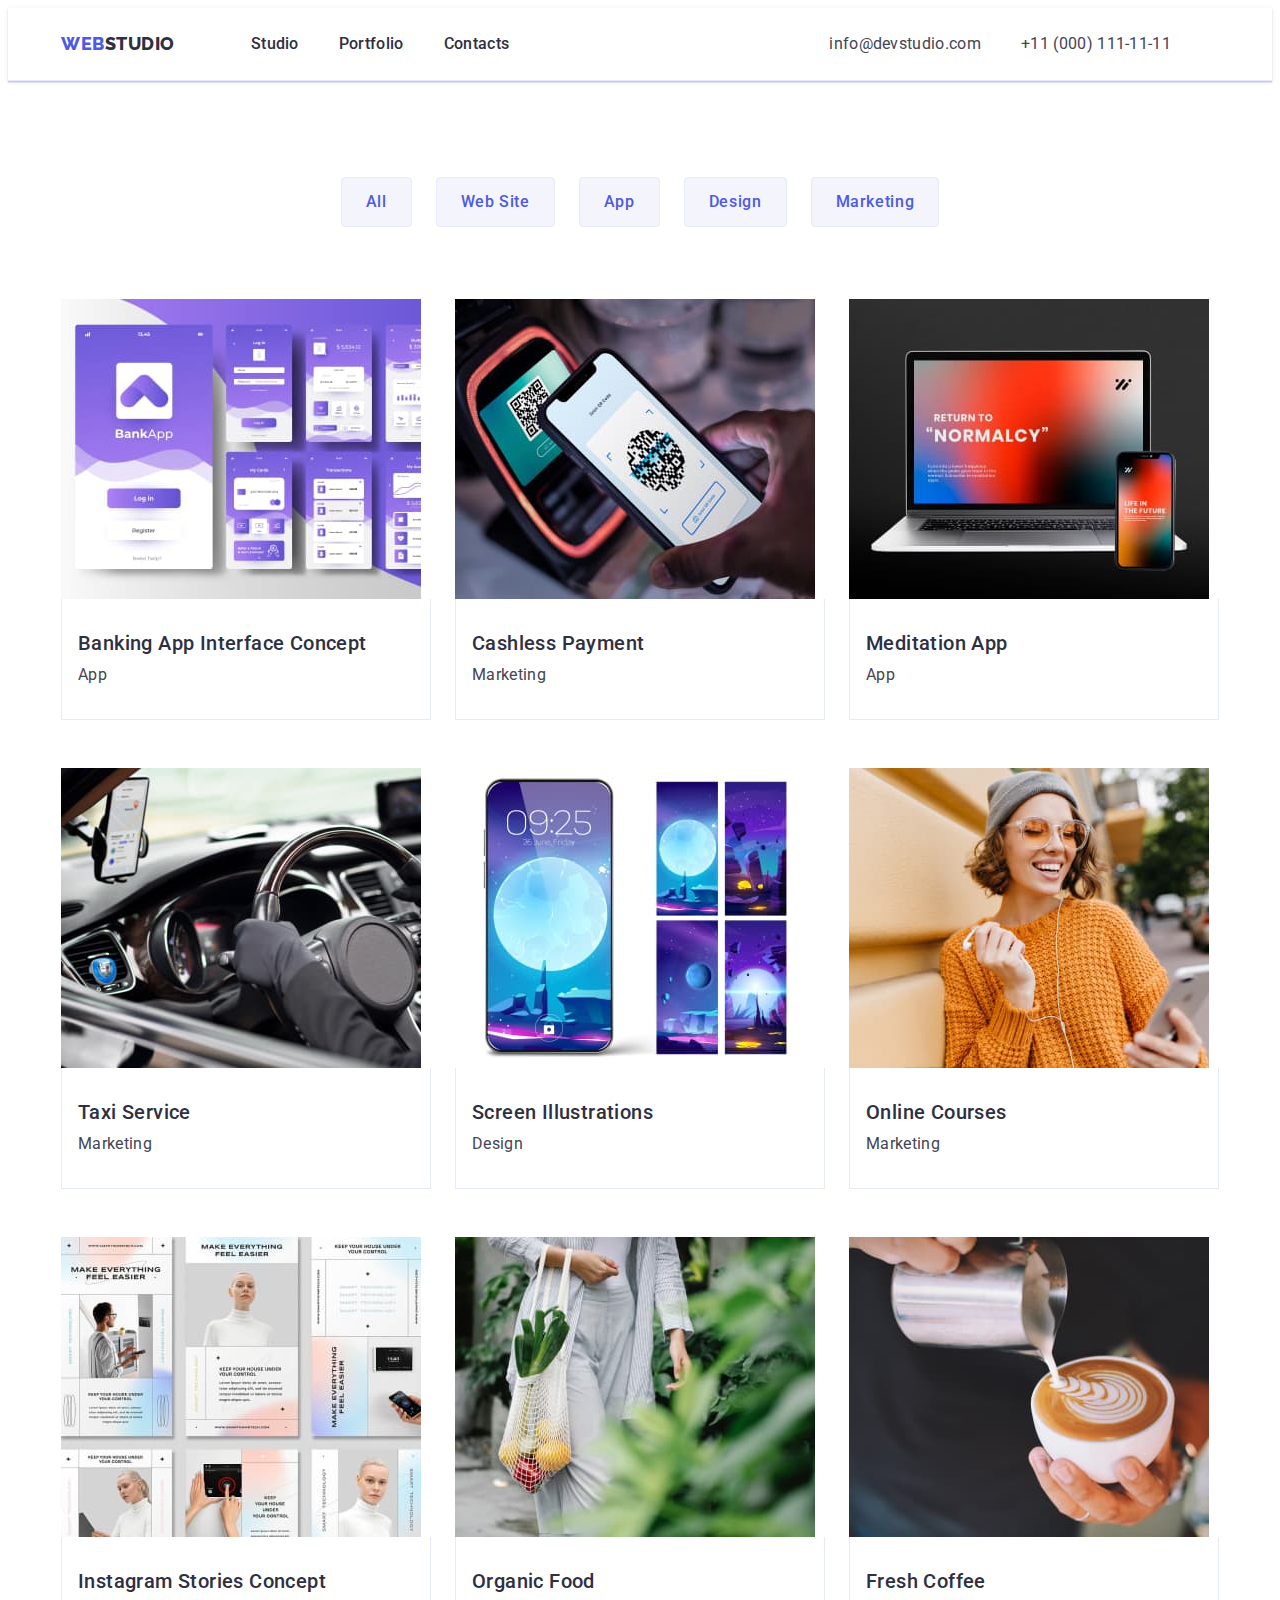
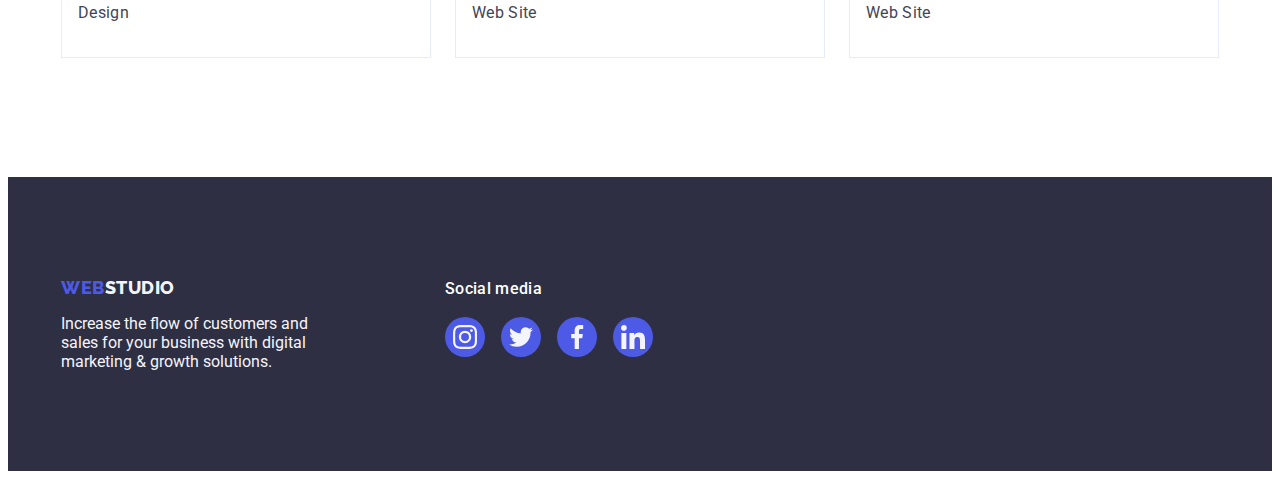
==== portfolio.html @ 875d088f "Initial commit" ====
<!DOCTYPE html>
<html lang="en">
  <head>
    <meta charset="UTF-8" />
    <meta http-equiv="X-UA-Compatible" content="IE=edge" />
    <meta name="viewport" content="width=device-width, initial-scale=1.0" />
    <title>Portfolio</title>
    <!-- modern normalize -->
    <link
      rel="stylesheet"
      href="https://cdnjs.cloudflare.com/ajax/libs/modern-normalize/1.1.0/modern-normalize.min.css"
      integrity="sha512-wpPYUAdjBVSE4KJnH1VR1HeZfpl1ub8YT/NKx4PuQ5NmX2tKuGu6U/JRp5y+Y8XG2tV+wKQpNHVUX03MfMFn9Q=="
      crossorigin="anonymous"
      referrerpolicy="no-referrer"
    />

    <link rel="stylesheet" href="./css/styles.css" />

    <!-- Fonts -->
    <link rel="preconnect" href="https://fonts.googleapis.com" />
    <link rel="preconnect" href="https://fonts.gstatic.com" crossorigin />
    <link
      href="https://fonts.googleapis.com/css2?family=Montserrat:wght@400;700&family=Roboto:wght@400;500;700;900&display=swap"
      rel="stylesheet"
    />
    <link rel="preconnect" href="https://fonts.googleapis.com" />
    <link rel="preconnect" href="https://fonts.gstatic.com" crossorigin />
    <link
      href="https://fonts.googleapis.com/css2?family=Montserrat:wght@400;700&family=Raleway:wght@800&display=swap"
      rel="stylesheet"
    />
  </head>
  <body>
    <!-- page header -->

    <header class="header">
      <div class="header-container container">
        <nav class="nav">
          <!-- page logo -->

          <a class="header-logo link" href="./index.html"
            >Web<span class="header-logo-span">Studio</span></a
          >

          <!-- navigation -->
          <ul class="nav-list list">
            <li class="nav-info">
              <a class="nav-link link" href="./index.html">Studio</a>
            </li>
            <li class="nav-info">
              <a class="nav-link link" href="./portfolio.html">Portfolio</a>
            </li>
            <li class="nav-info">
              <a class="nav-link link" href="">Contacts</a>
            </li>
          </ul>
        </nav>

        <address class="address">
          <ul class="address-list list">
            <li>
              <a class="contacts link" href="mailto:info@devstudio.com"
                >info@devstudio.com</a
              >
            </li>
            <li>
              <a class="contacts link" href="tel:+110001111111"
                >+11 (000) 111-11-11</a
              >
            </li>
          </ul>
        </address>
      </div>
    </header>

    <main>
      <section class="section-portfolio">
        <div class="porfolio-div container">
          <h1 class="visually-hidden">Feature</h1>
          <ul class="portfolio-btn list">
            <li><button class="p-btn" type="button">All</button></li>
            <li><button class="p-btn" type="button">Web Site</button></li>
            <li><button class="p-btn" type="button">App</button></li>
            <li><button class="p-btn" type="button">Design</button></li>
            <li><button class="p-btn" type="button">Marketing</button></li>
          </ul>

          <ul class="portfolio-list list">
            <li class="portfolio-list-info">
              <a href="" class="portfolio-link-info link">
                <img src="./images/img1p.jpg" alt="App" width="360" />
                <div class="portfolio-container-list">
                  <h2 class="row-title">Banking App Interface Concept</h2>
                  <p class="row-title-p">App</p>
                </div>
              </a>
            </li>
            <li class="portfolio-list-info">
              <a href="" class="portfolio-link-info link">
                <img src="./images/img2p.jpg" alt="Marketing" width="360" />
                <div class="portfolio-container-list">
                  <h2 class="row-title">Cashless Payment</h2>
                  <p class="row-title-p">Marketing</p>
                </div>
              </a>
            </li>
            <li class="portfolio-list-info">
              <a href="" class="portfolio-link-info link">
                <img src="./images/img3p.jpg" alt="App" width="360" />
                <div class="portfolio-container-list">
                  <h2 class="row-title">Meditation App</h2>
                  <p class="row-title-p">App</p>
                </div>
              </a>
            </li>
            <li class="portfolio-list-info">
              <a href="" class="portfolio-link-info link">
                <img src="./images/img4p.jpg" alt="Marketing" width="360" />
                <div class="portfolio-container-list">
                  <h2 class="row-title">Taxi Service</h2>
                  <p class="row-title-p">Marketing</p>
                </div>
              </a>
            </li>
            <li class="portfolio-list-info">
              <a href="" class="portfolio-link-info link">
                <img src="./images/img5p.jpg" alt="Design" width="360" />
                <div class="portfolio-container-list">
                  <h2 class="row-title">Screen Illustrations</h2>
                  <p class="row-title-p">Design</p>
                </div>
              </a>
            </li>
            <li class="portfolio-list-info">
              <a href="" class="portfolio-link-info link">
                <img src="./images/img6p.jpg" alt="Marketing" width="360" />
                <div class="portfolio-container-list">
                  <h2 class="row-title">Online Courses</h2>
                  <p class="row-title-p">Marketing</p>
                </div>
              </a>
            </li>
            <li class="portfolio-list-info">
              <a href="" class="portfolio-link-info link">
                <img src="./images/img7p.jpg" alt="Design" width="360" />
                <div class="portfolio-container-list">
                  <h2 class="row-title">Instagram Stories Concept</h2>
                  <p class="row-title-p">Design</p>
                </div>
              </a>
            </li>
            <li class="portfolio-list-info">
              <a href="" class="portfolio-link-info link">
                <img src="./images/img8p.jpg" alt="Web Site" width="360" />
                <div class="portfolio-container-list">
                  <h2 class="row-title">Organic Food</h2>
                  <p class="row-title-p">Web Site</p>
                </div>
              </a>
            </li>
            <li class="portfolio-list-info">
              <a href="" class="portfolio-link-info link">
                <img src="./images/img9p.jpg" alt="Web Site" width="360" />
                <div class="portfolio-container-list">
                  <h2 class="row-title">Fresh Coffee</h2>
                  <p class="row-title-p">Web Site</p>
                </div>
              </a>
            </li>
          </ul>
        </div>
      </section>
    </main>
    <!-- Footer -->

    <footer class="footer">
      <div class="footer-div container">
        <div class="footer-logo-div">
          <a class="footer-logo link" href="./index.html"
            >Web<span class="footer-logo-span-two">Studio</span></a
          >
          <p class="footer-p">
            Increase the flow of customers and sales for your business with
            digital marketing & growth solutions.
          </p>
        </div>
        <div class="footer-socials-container">
          <p class="footer-socials-title">Social media</p>
          <ul class="footer-list list">
            <li class="footer-socials-item">
              <a
                class="footer-socials-link link"
                href="https://instagram.com"
                target="_blank"
                rel="noopener noreferrer"
                aria-label="Instagram icon"
              >
                <svg class="socials-icon" width="24" height="24">
                  <use href="./images/icon.svg#icon-instagram"></use>
                </svg>
              </a>
            </li>
            <li class="footer-socials-item">
              <a
                class="footer-socials-link link"
                href="https://twitter.com"
                target="_blank"
                rel="noopener noreferrer"
                aria-label="Twitter icon"
              >
                <svg class="socials-icon" width="24" height="24">
                  <use href="./images/icon.svg#icon-twitter"></use>
                </svg>
              </a>
            </li>
            <li class="footer-socials-item">
              <a
                class="footer-socials-link link"
                href="https://facebook.com"
                target="_blank"
                rel="noopener noreferrer"
                aria-label="Facebook icon"
              >
                <svg class="socials-icon" width="24" height="24">
                  <use href="./images/icon.svg#icon-facebook"></use>
                </svg>
              </a>
            </li>
            <li class="footer-socials-item">
              <a
                class="footer-socials-link link"
                href="https://linkedin.com"
                target="_blank"
                rel="noopener noreferrer"
                aria-label="Linkedin icon"
              >
                <svg class="socials-icon" width="24" height="24">
                  <use href="./images/icon.svg#icon-linkedin"></use>
                </svg>
              </a>
            </li>
          </ul>
        </div>
      </div>
    </footer>
  </body>
</html>
---- css/styles.css ----
:root {
  --body-cl: #ffffff;
  --logo-cl: #4d5ae5;
  --logo-span-cl: #2e2f42;
  --nav-cl: #2e2f42;
  --contacts-cl: #434455;
  --section-bcl: #2e2f42;
  --paragrah-cl: #434455;
  --title-cl: #2e2f42;
  --p-btn-cl: #4d5ae5;
  --p-btn-bcl: #f4f4fd;
  --p-row-title-cl: #2e2f42;
  --p-row-title-p-cl: #434455;
  --btn-main-bcl: #4d5ae5;
  --cl-btn-portfolio: #e7e9fc;
  --icons-cl:  #8e8f99;;
  --icons-hover-cl: #404bbf;
  --socials-footer-cl: #ffffff;
  --socials--footer-bcl: #4d5ae5;
}
.visually-hidden {
  position: absolute;
  width: 1px;
  height: 1px;
  margin: -1px;
  border: 0;
  padding: 0;

  white-space: nowrap;
  clip-path: inset(100%);
  clip: rect(0 0 0 0);
  overflow: hidden;
}

/* Main Page */
body {
  font-family: "Roboto", sans-serif;
  color: #434455;
  background-color: var(--body-cl);
}

p,
h1,
h2,
h3,
h4 {
  margin: 0;
}

ul {
  margin: 0;
  padding-left: 0;
}

.header-container {
  display: flex;
  align-items: center;
}

.container {
  width: 1158px;
  padding: 0 15px;
  margin: 0 auto;
}

header {
  border-bottom: 1px solid #e7e9fc;
}

img {
  display: block;
}

.header {
  box-shadow: 0px 2px 1px rgba(46, 47, 66, 0.08),
    0px 1px 1px rgba(46, 47, 66, 0.16), 0px 1px 6px rgba(46, 47, 66, 0.08);
}

.header-logo {
  display: inline-block;
  margin-bottom: 0;
  font-family: "Raleway", sans-serif;
  font-weight: 800;
  font-size: 18px;
  line-height: 1.17;
  letter-spacing: 0.03em;
  text-transform: uppercase;
  color: var(--logo-cl);
  margin-right: 76px;
}

.header-logo-span {
  color: var(--logo-span-cl);
}

.list {
  list-style: none;
}

.nav {
  display: flex;
  align-items: center;
}

.nav-list {
  display: flex;
  gap: 40px;
  margin: 0 auto;
}
.nav-link {
  display: block;
  padding: 24px 0;
  font-weight: 500;
  font-size: 16px;
  line-height: 1.5;
  letter-spacing: 0.02em;
  color: var(--nav-cl);
}
.nav-link:hover {
  color: #404bbf;
}
.nav-link:focus {
  color: #404bbf;
}

.address {
  font-family: "Roboto", sans-serif;
  font-weight: 400;
  font-style: normal;
  margin-left: 320px;
}

.address-list {
  display: flex;
  gap: 40px;
}

.link {
  text-decoration: none;
}

.contacts {
  font-size: 16px;
  line-height: 1.5;
  letter-spacing: 0.02em;
  color: var(--contacts-cl);
  margin: 0 auto;
}
.contacts:hover,
.contacts:focus {
  color: #404bbf;
}

.main {
  background-color: var(--section-bcl);
  padding: 188px 0;
  background-image: linear-gradient(
      rgba(46, 47, 66, 0.7),
      rgba(46, 47, 66, 0.7)
    ),
    url(../images/people-office.jpg);
  background-repeat: no-repeat;
  background-position: center;
  background-size: cover;
  max-width: 1440px;
  margin: 0 auto;
}

.main-title {
  font-size: 56px;
  line-height: 1.07;
  text-align: center;
  letter-spacing: 0.02em;
  color: #ffffff;
  max-width: 496px;
  margin-left: auto;
  margin-right: auto;
  margin-bottom: 72px;
}

.main-title-btn {
  display: block;
  min-width: 169px;
  height: 56px;
  border: none;
  background-color: var(--btn-main-bcl);
  border-radius: 4px;
  cursor: pointer;
  background-color: #4d5ae5;
  font-family: "Roboto", sans-serif;
  font-weight: 500;
  font-size: 16px;
  line-height: 1.5;
  letter-spacing: 0.04em;
  color: #ffffff;
  margin: 0 auto;
  box-shadow: 0px 4px 4px rgba(0, 0, 0, 0.15);
}
.main-title-btn:hover,
.main-title-btn:focus {
  background-color: #404bbf;
  cursor: pointer;
}

.feature {
  padding: 120px 0;
}

.features-title {
  font-weight: 500;
  font-size: 20px;
  line-height: 1.2;
  letter-spacing: 0.02em;
  color: var(--section-bcl);
}

.feature-div-icon {
  display: flex;
  justify-content: center;
  align-items: center;
  height: 112px;
  background-color: #f4f4fd;
  border-radius: 4px;
  margin-bottom: 8px;
}

.feature-list {
  display: flex;
  gap: 24px;
}

.feature-pgrh {
  width: calc((100% - 72px) / 4);
}

.features-title {
  margin-bottom: 8px;
}

.feature-p {
  font-weight: 400;
  font-size: 16px;
  line-height: 1.5;
  letter-spacing: 0.02em;
  color: var(--paragrah-cl);
}

.section-three {
  padding-bottom: 120px;
}

.section-three-div {
  margin: 0 auto;
}

.section-three-title {
  margin-bottom: 72px;
  font-size: 36px;
  line-height: 1.11;
  text-align: center;
  letter-spacing: 0.02em;
  text-transform: capitalize;
  color: var(--title-cl);
}

.section-three-img {
  display: flex;
  gap: 24px;
  margin: 0 auto;
  padding: 0;
}

.section-three-info {
  width: calc((100% - 3 * 16px) / 3);
}

.section-four {
  background-color: #f4f4fd;
  padding: 120px 0;
  margin: 0 auto;
}

.section-teammmate {
  margin: 0 auto;
}

.team-title {
  margin-bottom: 72px;
  font-size: 36px;
  line-height: 1.11;
  text-align: center;
  letter-spacing: 0.02em;
  text-transform: capitalize;
  color: var(--title-cl);
}

.teammates-list {
  display: flex;
  gap: 24px;
}

.teammate-div {
  padding: 32px 0px;
  border-radius: 0px 0px 4px 4px;
}

.teammate {
  width: calc((100% - 72px) / 4);
  background-color: #ffffff;
  box-shadow: 0px 1px 6px rgba(46, 47, 66, 0.08),
    0px 1px 1px rgba(46, 47, 66, 0.16), 0px 2px 1px rgba(46, 47, 66, 0.08);
  border-radius: 0px 0px 4px 4px;
}

.teammate-name {
  text-align: center;
  margin-bottom: 8px;
  font-weight: 500;
  font-size: 20px;
  line-height: 1.2;
  letter-spacing: 0.02em;
  color: var(--title-cl);
  padding: 0;
}

.teammate-info {
  text-align: center;
  font-weight: 400;
  font-size: 16px;
  line-height: 1.5;
  letter-spacing: 0.02em;
  padding: 0;
  margin-bottom: 8px;
}
/* Socials */
.socials {
  display: flex;
  justify-content: center;
  gap: 24px;
}
.socials-link {
  display: flex;
  justify-content: center;
  align-items: center;

  width: 40px;
  height: 40px;

  background-color: #4d5ae5;
  border-radius: 50%;
}
.socials-link:hover,
.socials-link:focus {
  background-color: #404bbf;
}
.socials-icon {
  fill: #f4f4fd;
}

.section-five {
  padding-top: 120px;
  padding-bottom: 120px;
}

.section-five-title {
  font-family: "Roboto", sans-serif;
  font-style: normal;
  font-weight: 700;
  font-size: 36px;
  line-height: 1.1;
  text-align: center;
  letter-spacing: 0.02em;
  text-transform: capitalize;
  color: #2e2f42;
  margin-bottom: 72px;
}

.section-customers {
  display: flex;
  justify-content: center;
  align-items: center;
  padding: 0px;
  gap: 24px;
}

.customers-link {
  display: flex;
  justify-content: center;
  align-items: center;
  width: 168px;
  height: 88px;
  border: 1px solid #8e8f99;
  border-radius: 4px;
  color: var(--icons-cl);
}

.customers-icon {
  fill: currentColor;
}
.customers-link:hover .customers-icon,
.customers-link:focus .customers-icon {
  fill: #404bbf;
}

.customers-link:hover,
.customers-link:focus {
  border-color: #404bbf;
  color: #404bbf;
}

/* Footer */

.footer {
  padding: 100px 0;
  background-color: var(--section-bcl);
  margin: 0 auto;
}
.footer-p {
  font-weight: 400;
  color: #f4f4fd;
  max-width: 264px;
}

.footer-div {
  display: flex;
  align-items: baseline;
  gap: 120px;
}

.footer-socials-title {
  font-weight: 500;
  font-size: 16px;
  line-height: 1.5;
  letter-spacing: 0.02em;
  color: var(--socials-footer-cl);
  margin-bottom: 16px;
}

.footer-list {
  display: flex;
  gap: 16px;
}

.footer-socials-link {
  width: 100%;
  height: 100%;
  background-color: var(--socials--footer-bcl);
  border-radius: 50%;
  display: flex;
  align-items: center;
  justify-content: center;
  width: 40px;
  height: 40px;
}

.footer-socials-link:hover,
.footer-socials-link:focus {
  background-color: #31d0aa;
}

.footer-logo {
  display: inline-block;
  margin-bottom: 16px;
  font-family: "Raleway", sans-serif;
  font-weight: 800;
  font-size: 18px;
  line-height: 1.17;
  letter-spacing: 0.03em;
  text-transform: uppercase;
  color: var(--logo-cl);
}
.footer-logo-span-two {
  color: #f4f4fd;
}

/* Portfolio */

.section-portfolio {
  padding: 96px 0 120px;
}

.portfolio-btn {
  display: flex;
  justify-content: center;
  gap: 24px;
  margin-bottom: 72px;
}

.p-btn {
  font-family: "Roboto", sans-serif;
  font-weight: 500;
  font-size: 16px;
  line-height: 1.5;
  letter-spacing: 0.04em;
  color: var(--p-btn-cl);
  background-color: var(--p-btn-bcl);
  padding: 12px 24px;
  border: 1px solid var(--cl-btn-portfolio);
  border-radius: 4px;
}

.p-btn:hover,
.p-btn:focus {
  border: 1px solid transparent;
  color: #ffffff;
  background-color: #404bbf;
  cursor: pointer;
  box-shadow: 0px 3px 1px rgba(0, 0, 0, 0.1), 0px 2px 1px rgba(0, 0, 0, 0.08),
    0px 2px 2px rgba(0, 0, 0, 0.12);
}

.portfolio-list {
  display: flex;
  flex-wrap: wrap;
  column-gap: 24px;
  row-gap: 48px;
  margin: 0 auto;
  padding: 0;
}

.portfolio-list-info {
  width: calc((100% - 48px) / 3);
  height: 420.8px;
}

.portfolio-link-info {
  display: block;
}

.portfolio-link-info:hover,
.portfolio-link-info:focus {
  box-shadow: 0px 1px 6px rgba(46, 47, 66, 0.08),
    0px 1px 1px rgba(46, 47, 66, 0.16), 0px 2px 1px rgba(46, 47, 66, 0.08);
}

.portfolio-container-list {
  padding: 32px 16px;
  border: 1px solid #e7e9fc;
  border-top: none;
  margin-bottom: 8px;
}
.row-title {
  font-family: "Roboto", sans-serif;
  font-style: normal;
  font-weight: 500;
  font-size: 20px;
  line-height: 24px;
  letter-spacing: 0.02em;
  color: var(--p-row-title-cl);
  margin-bottom: 8px;
}

.row-title-p {
  font-family: "Roboto", sans-serif;
  font-style: normal;
  font-weight: 400;
  font-size: 16px;
  line-height: 24px;
  letter-spacing: 0.02em;
  color: var(--p-row-title-p-cl);
}
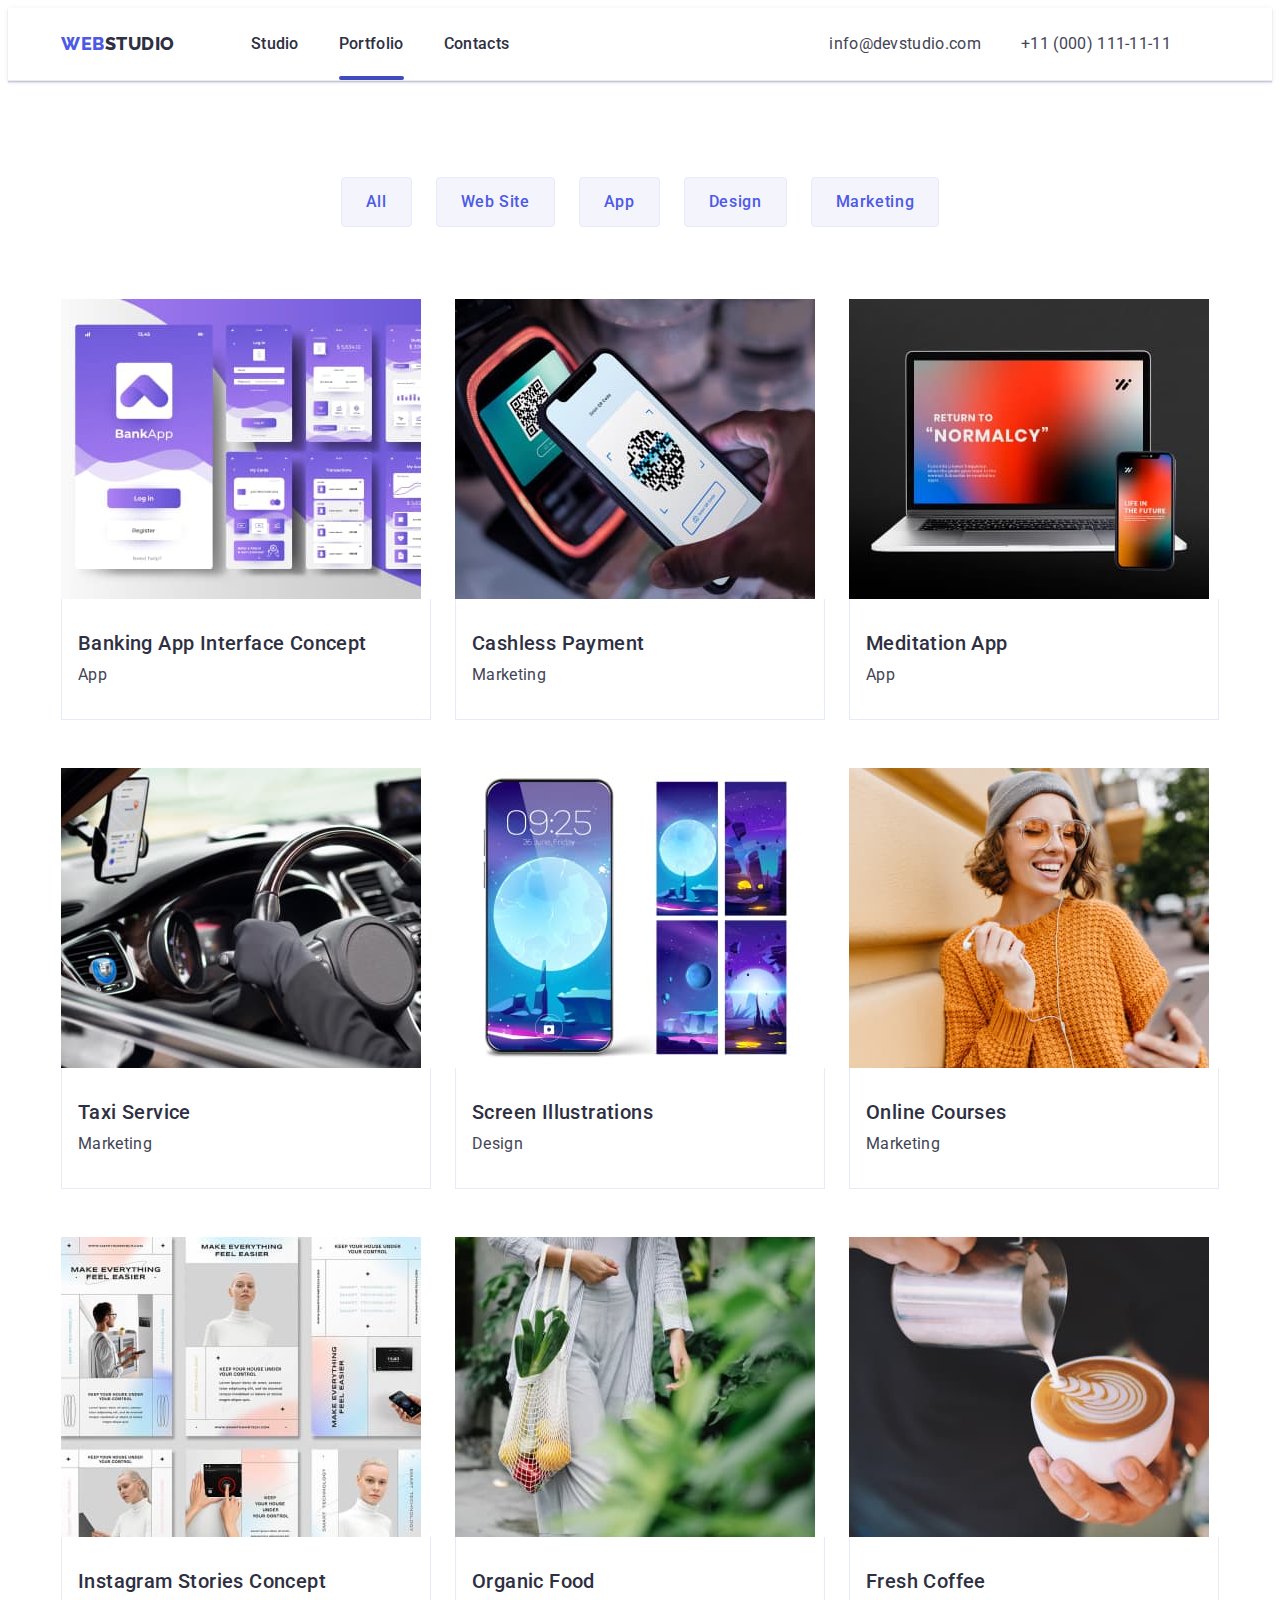
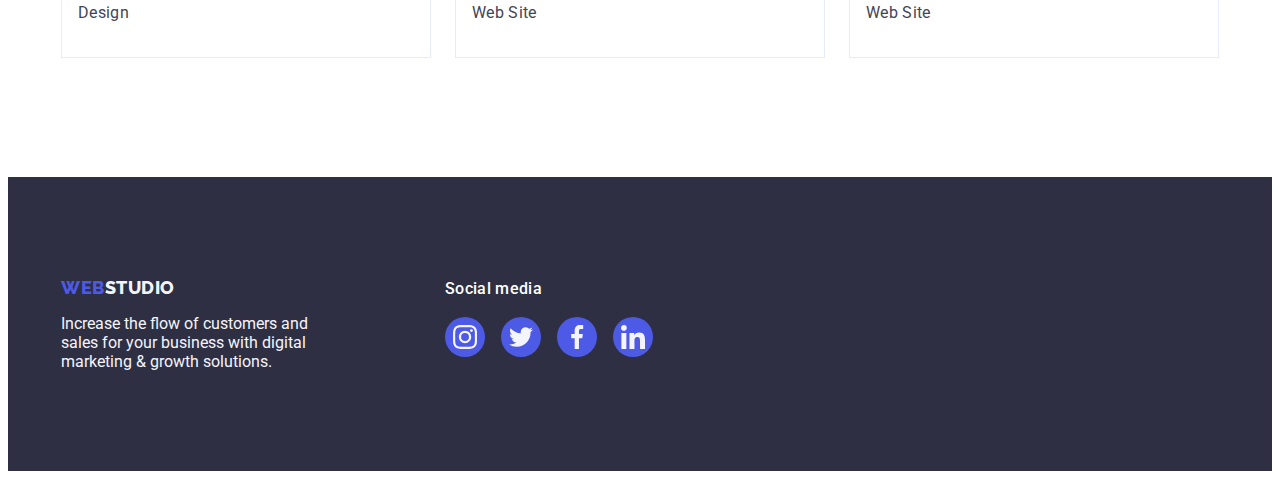
==== commit 98754991: "up" ====
--- a/portfolio.html
+++ b/portfolio.html
@@ -48,7 +48,7 @@
               <a class="nav-link link" href="./index.html">Studio</a>
             </li>
             <li class="nav-info">
-              <a class="nav-link link" href="./portfolio.html">Portfolio</a>
+              <a class="nav-link link current" href="./portfolio.html">Portfolio</a>
             </li>
             <li class="nav-info">
               <a class="nav-link link" href="">Contacts</a>
--- a/css/styles.css
+++ b/css/styles.css
@@ -3,6 +3,7 @@
   --logo-cl: #4d5ae5;
   --logo-span-cl: #2e2f42;
   --nav-cl: #2e2f42;
+  --nav-after-cl:#404BBF;
   --contacts-cl: #434455;
   --section-bcl: #2e2f42;
   --paragrah-cl: #434455;
@@ -123,6 +124,20 @@
   color: #404bbf;
 }
 
+.current  {
+  position:relative;
+}
+.current::after {
+  position:absolute;
+  content:"";
+  bottom: 0px;
+  display: block;
+  width: 100%;
+  height: 4px;
+  background-color: var(--nav-after-cl);
+  border-radius: 2px;
+}
+
 .address {
   font-family: "Roboto", sans-serif;
   font-weight: 400;
